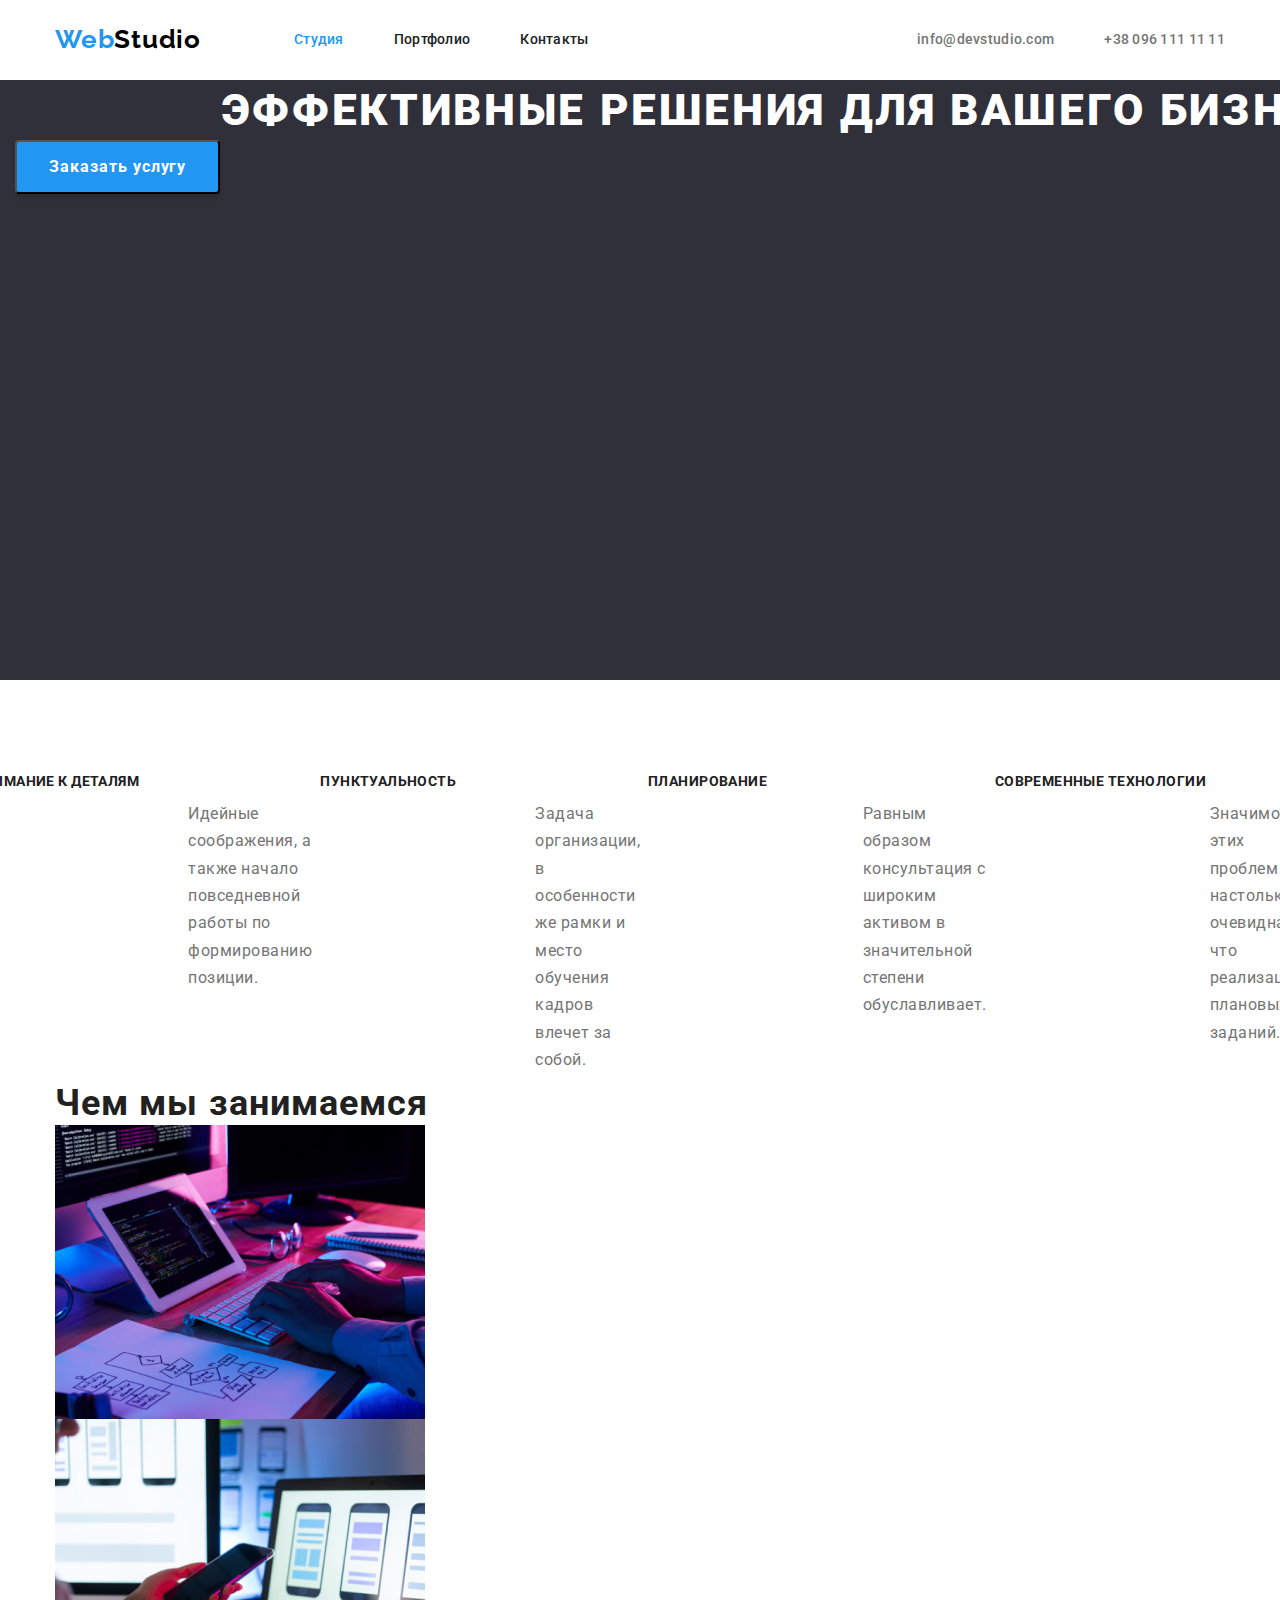
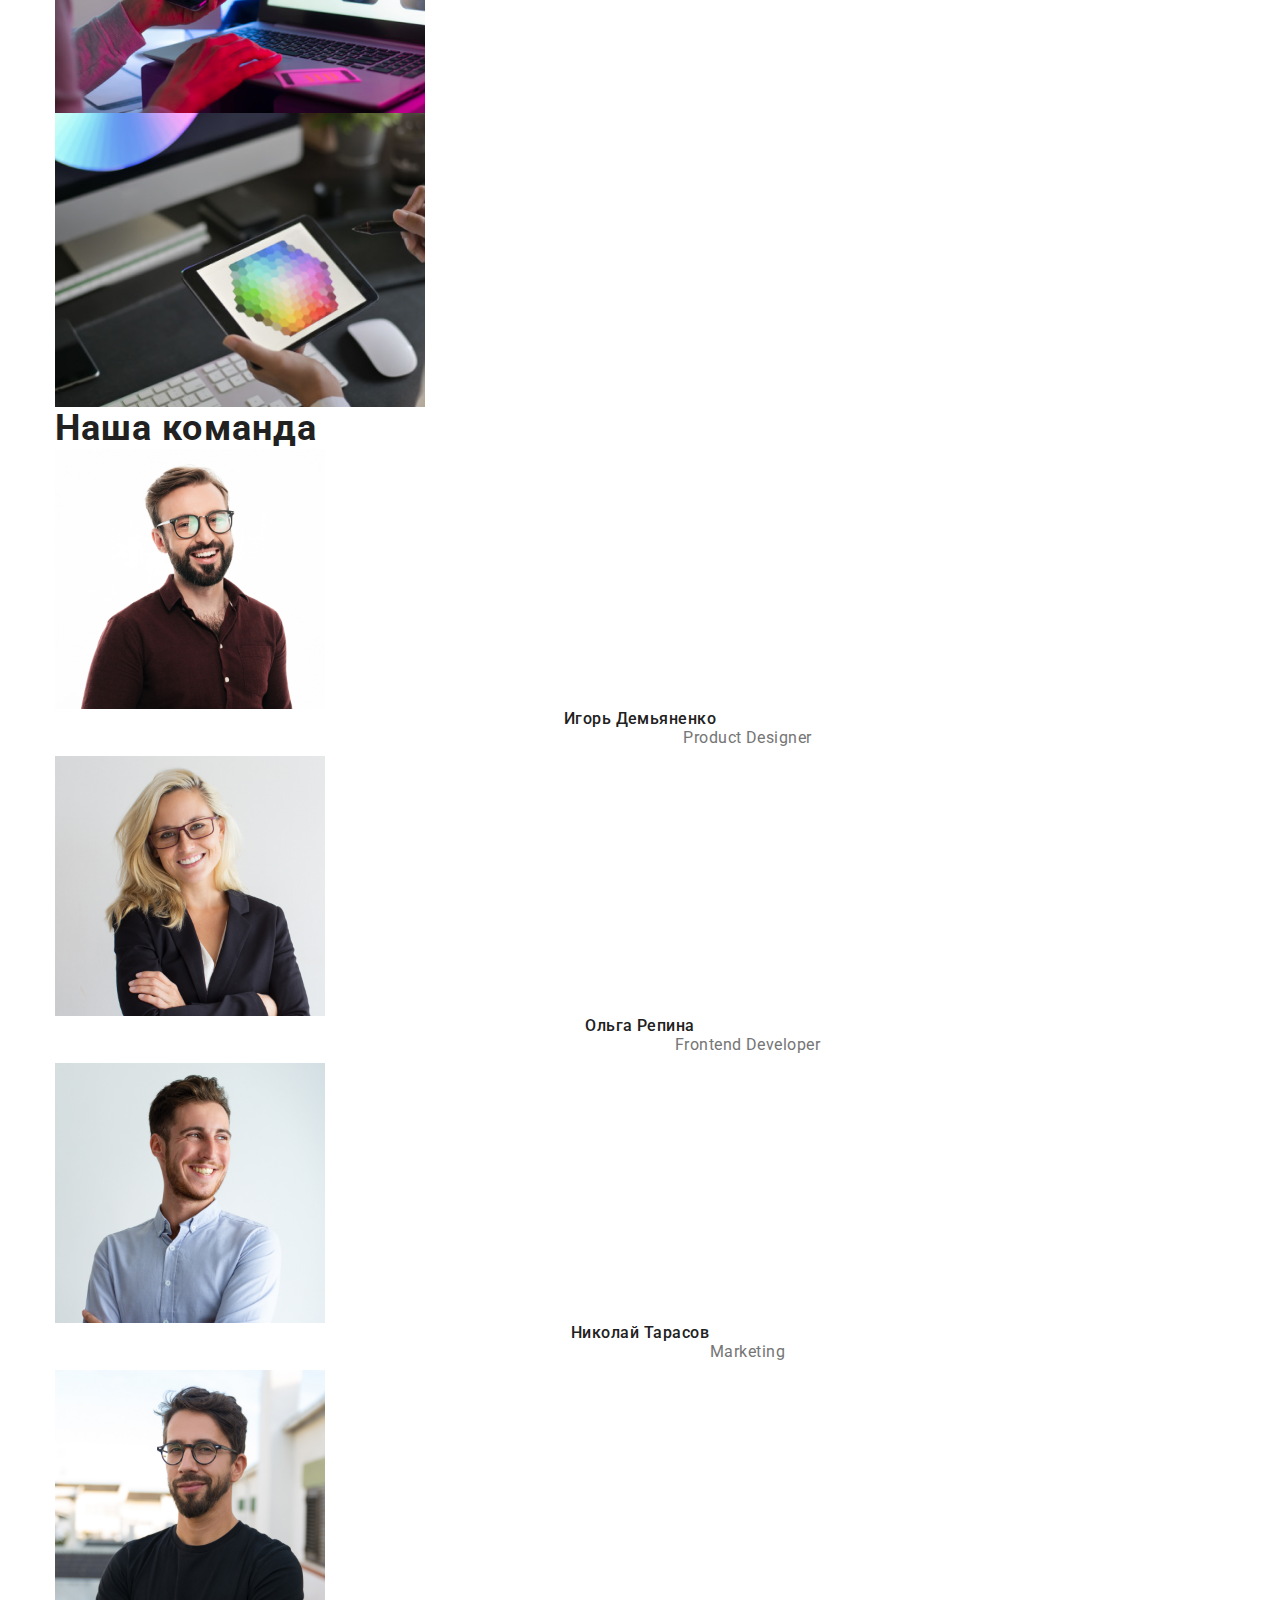
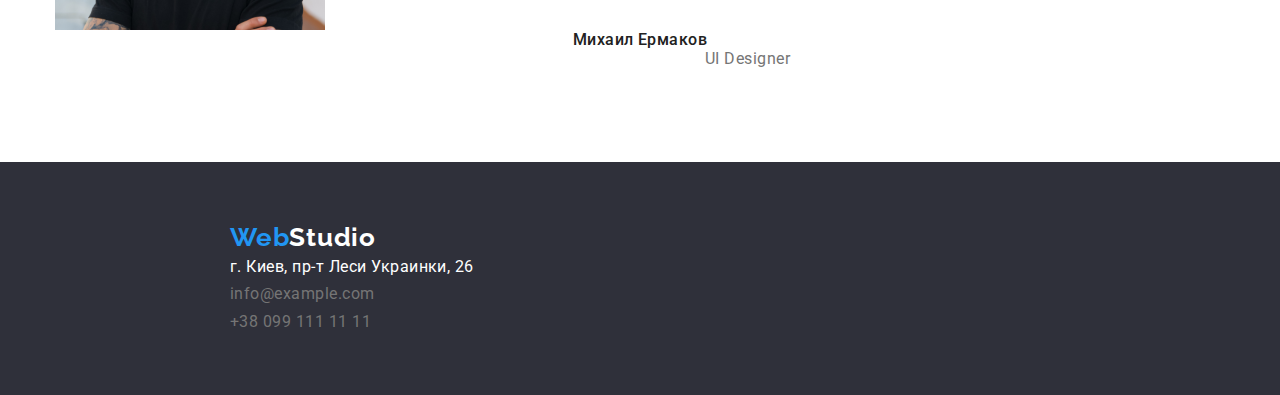
==== index.html @ 3aa09c19 "дз3" ====
<!DOCTYPE html>
<html lang="ru">
  <head>
    <meta charset="UTF-8" />
    <meta http-equiv="X-UA-Compatible" content="IE=edge" />
    <meta name="viewport" content="width=<device-width>, initial-scale=1.0" />
    <title>Document</title>
    <link rel="preconnect" href="https://fonts.googleapis.com" />
    <link rel="preconnect" href="https://fonts.gstatic.com" crossorigin />
    <link
      href="https://fonts.googleapis.com/css2?family=Raleway:wght@700&family=Roboto:wght@400;500;700;900&display=swap"
      rel="stylesheet"
    />
    <link
      rel="stylesheet"
      href="https://cdn.jsdelivr.net/npm/modern-normalize@1.1.0/modern-normalize.min.css"
    />
    <link rel="stylesheet" href="./css/style.css" />
  </head>
  <body>
    <!--HEADER-->
    <header class="main-header">
      <div class="container main-header-container">
        <nav class="navigation">
          <a class="link logo" href="" lang="en"
            >Web<span class="logo-title">Studio</span></a
          >
          <ul class="menu list">
            <li class="menu-item">
              <a class="menu-link link current" href="./index.html">Студия</a>
            </li>
            <li class="menu-item">
              <a class="menu-link link" href="./portfolio.html">Портфолио</a>
            </li>
            <li class="menu-item">
              <a class="menu-link link" href="">Контакты</a>
            </li>
          </ul>
        </nav>
        <ul class="list navigation list-contacts">
          <li class="menu-item">
            <a class="contacts link" href="mailto:info@devstudio.com"
              >info@devstudio.com</a
            >
          </li>
          <li class="menu-item">
            <a class="contacts link" href="tel:+380961111111"
              >+38 096 111 11 11</a
            >
          </li>
        </ul>
      </div>
    </header>
    <main>
      <!--HERO-->
      <section class="hero container">
        <div class="hero-description">
          <h1 class="main-title">Эффективные решения для вашего бизнеса</h1>
          <button class="modal-btn" type="button">Заказать услугу</button>
        </div>
      </section>
      <!--ABOUT-->
      <section class="container">
        <div class="list-container">
          <h2 hidden>Наши приемущества</h2>
          <ul class="list flex-list">
            <li class="flex-item">
              <h3 class="section-title">Внимание к деталям</h3>
              <p class="section-description">
                Идейные соображения, а также начало повседневной работы по
                формированию позиции.
              </p>
            </li>
            <li class="flex-item">
              <h3 class="section-title">Пунктуальность</h3>
              <p class="section-description">
                Задача организации, в особенности же рамки и место обучения
                кадров влечет за собой.
              </p>
            </li>
            <li class="flex-item">
              <h3 class="section-title">Планирование</h3>
              <p class="section-description">
                Равным образом консультация с широким активом в значительной
                степени обуславливает.
              </p>
            </li>
            <li class="flex-item">
              <h3 class="section-title">Современные технологии</h3>
              <p class="section-description">
                Значимость этих проблем настолько очевидна, что реализация
                плановых заданий.
              </p>
            </li>
          </ul>
        </div>
      </section>
      <section class="container">
        <h2 class="list-header">Чем мы занимаемся</h2>
        <ul class="list">
          <li>
            <img
              src="./images/work/work1.jpg"
              alt="Вариант 1"
              width="370"
              height="294"
            />
          </li>
          <li>
            <img
              src="./images/work/work2.jpg"
              alt="Вариант 2"
              width="370"
              height="294"
            />
          </li>
          <li>
            <img
              src="./images/work/work3.jpg"
              alt="Вариант 3"
              width="370"
              height="294"
            />
          </li>
        </ul>
      </section>
      <!--TEAM-->
      <section class="container">
        <h2 class="list-header">Наша команда</h2>
        <ul class="list">
          <li>
            <img
              src="./images/employers/product-designer.jpg"
              alt="Фото 1"
              width="270"
              height="260"
            />
            <h3 class="subtitle">Игорь Демьяненко</h3>
            <p class="section-description about" lang="en">Product Designer</p>
          </li>
          <li>
            <img
              src="./images/employers/frontend-developer.jpg"
              alt="Фото 2"
              width="270"
              height="260"
            />
            <h3 class="subtitle">Ольга Репина</h3>
            <p class="section-description about" lang="en">
              Frontend Developer
            </p>
          </li>
          <li>
            <img
              src="./images/employers/marketing.jpg"
              alt="Фото 3"
              width="270"
              height="260"
            />
            <h3 class="subtitle">Николай Тарасов</h3>
            <p class="section-description about" lang="en">Marketing</p>
          </li>
          <li>
            <img
              src="./images/employers/ui-designer.jpg"
              alt="Фото 4"
              width="270"
              height="260"
            />
            <h3 class="subtitle">Михаил Ермаков</h3>
            <p class="section-description about" lang="en">UI Designer</p>
          </li>
        </ul>
      </section>
    </main>
    <footer class="bottom container">
      <address>
        <a class="link logo logo-footer" href="" lang="en"
          >Web<span class="logo-title-white">Studio</span></a
        >
        <ul class="list">
          <li>
            <a
              class="link section-description section-description-black"
              href="https://goo.gl/maps/r5gBS1qjFHv6yzp58"
              target="_blank"
              rel="noopener noreferrer"
              >г. Киев, пр-т Леси Украинки, 26</a
            >
          </li>
          <li>
            <a class="link section-description" href="mailto:info@example.com"
              >info@example.com</a
            >
          </li>
          <li>
            <a class="link section-description" href="tel:+380991111111"
              >+38 099 111 11 11</a
            >
          </li>
        </ul>
      </address>
    </footer>
  </body>
</html>
---- css/style.css ----
:root {
  --accent-color: #2196f3;
  --primary-font: "Roboto", sans-serif;
  --secondary-font: "Raleway", sans-serif;
  --primary-text-color: #212121;
  --accent-color-logo: #2196f3;
  --secondary-color: #ffffff;
  --contacts-color: #757575;
}
h1,
h2,
h3,
h4,
p {
  margin-top: 0;
  margin-bottom: 0;
}
ul,
ol {
  margin-top: 0;
  margin-bottom: 0;
  padding-left: 0;
}
img {
  display: block;
}
button {
  cursor: pointer;
}
.list {
  list-style: none;
}
.link {
  text-decoration: none;
}
body {
  font-family: var(--primary-font);
  font-size: 14px;
  color: var(--primary-text-color);
}
.container {
  width: 1200px;
  margin-left: auto;
  margin-right: auto;
  padding-left: 15px;
  padding-right: 15px;
}
.main-header {
  padding-top: 24px;
  padding-bottom: 25px;
}
.main-header-container {
  display: flex;
  align-items: center;
}
.navigation {
  display: flex;
  align-items: center;
}
.list-contacts {
  margin-left: auto;
}
.menu {
  display: flex;
  align-items: center;
}
.logo {
  font-family: var(--secondary-font);
  font-style: normal;
  font-weight: 700;
  font-size: 26px;
  line-height: 1.19;
  letter-spacing: 0.03em;
  color: var(--accent-color-logo);
  margin-right: 93px;
}
.site-nav {
  display: flex;
  margin-left: auto;
}
.menu-item:not(:last-child) {
  margin-right: 50px;
}
.menu-link {
  font-weight: 500;
  font-size: 14px;
  line-height: 1.14;
  letter-spacing: 0.02em;
  color: var(--primary-text-color);
}
.menu-link:hover,
.menu-link:focus,
.contacts:hover,
.contacts:focus {
  color: var(--accent-color);
}
.contacts {
  font-weight: 500;
  line-height: 1.14;
  letter-spacing: 0.02em;
  color: var(--contacts-color);
}
.hero {
  background: #2f303a;
  width: 1600px;
  min-height: 600px;
}
.hero-descrription {
  display: flex;
  justify-content: center;
}
.main-title {
  font-family: var(--primary-font);
  font-style: normal;
  font-weight: 900;
  font-size: 44px;
  line-height: 1.37;
  text-align: center;
  letter-spacing: 0.06em;
  text-transform: uppercase;
  color: var(--secondary-color);
}
.modal-btn {
  padding-top: 10px;
  padding-bottom: 10px;
  padding-left: 32px;
  padding-right: 32px;
  font-family: inherit;
  font-weight: 700;
  font-size: 16px;
  line-height: 1.88;
  letter-spacing: 0.06em;
  color: var(--secondary-color);
  background: var(--accent-color);
  box-shadow: 0px 4px 4px rgba(0, 0, 0, 0.15);
  border-radius: 4px;
}
.modal-btn:hover,
.modal-btn:focus {
  background: #188ce8;
}
.list-header {
  font-weight: 700;
  font-size: 36px;
  line-height: 1.17;
  letter-spacing: 0.03em;
}
.section-title {
  font-family: var(--primary-font);
  font-style: normal;
  font-weight: 700;
  font-size: 14px;
  line-height: 1.14;
  letter-spacing: 0.03em;
  text-transform: uppercase;
  color: var(--primary-text-color);
  margin-bottom: 10px;
}
.section-description {
  font-family: var(--primary-font);
  font-weight: 400;
  font-style: normal;
  font-size: 16px;
  line-height: 1.71;
  letter-spacing: 0.03em;
  color: var(--contacts-color);
  padding-left: 215px;
  margin-bottom: 9px;
}
.section-description-black {
  color: var(--secondary-color);
  font-style: normal;
}
.bottom {
  width: 1600px;
  background: #2f303a;
  justify-content: flex-start;
  margin-top: 94px;
  padding-top: 60px;
  padding-bottom: 60px;
}
.subtitle {
  font-style: normal;
  font-weight: 500;
  font-size: 16px;
  line-height: 1.19;
  text-align: center;
  letter-spacing: 0.03em;
}
.about {
  line-height: 1.19;
  text-align: center;
}
.btn-active {
  font-family: inherit;
  font-weight: 500;
  font-size: 16px;
  line-height: 1.63;
  letter-spacing: 0.03em;
  color: var(--primary-text-color);
  border-radius: 4px;
  margin-bottom: 50px;
}
button:hover,
button:focus {
  color: var(--secondary-color);
  background: var(--accent-color);
}
.logo-title {
  font-family: var(--secondary-font);
  font-style: normal;
  font-weight: 700;
  font-size: 26px;
  line-height: 1.19;
  letter-spacing: 0.03em;
  color: #000000;
}
.logo-title-white {
  font-family: var(--secondary-font);
  font-style: normal;
  font-weight: 700;
  font-size: 26px;
  line-height: 1.19;
  letter-spacing: 0.03em;
  color: #ffffff;
}
.logo-footer {
  margin-left: 215px;
  margin-bottom: 20px;
}
.current {
  color: #2196f3;
}
.current-1 {
  background: var(--accent-color);
  color: var(--secondary-color);
}

.list-title {
  font-family: var(--primary-font);
  font-style: normal;
  font-weight: 700;
  font-size: 18px;
  line-height: 2;
  letter-spacing: 0.06em;
  color: var(--primary-text-color);
}
.list-description {
  font-family: var(--primary-font);
  font-style: normal;
  font-weight: 400;
  font-size: 16px;
  line-height: 1.88;
  letter-spacing: 0.03em;
  color: var(--contacts-color);
}
.menu-container {
}
.flex-list {
  display: flex;
  flex-wrap: nowrap;
  justify-content: center;
  margin-top: 94px;
}
.flex-item {
  margin-right: 8px;
}
.flex-item:last-child {
  margin-right: 0;
}
.test-container {
  width: 1200px;
  padding-left: 15px;
  padding-right: 15px;
  margin-left: auto;
  margin-right: auto;
}
.flex-container {
  display: flex;
  flex-wrap: wrap;
  margin-top: 50px;
}
.flex-element {
  width: 370px;
  margin-right: 30px;
  margin-bottom: 30px;
}
.flex-element:nth-child(3n) {
  margin-right: 0;
}
.flex-element:nth-last-child(-n + 3) {
  margin-bottom: 0;
}
.header {
  display: flex;
}
.logo-list {
  margin-right: auto;
}
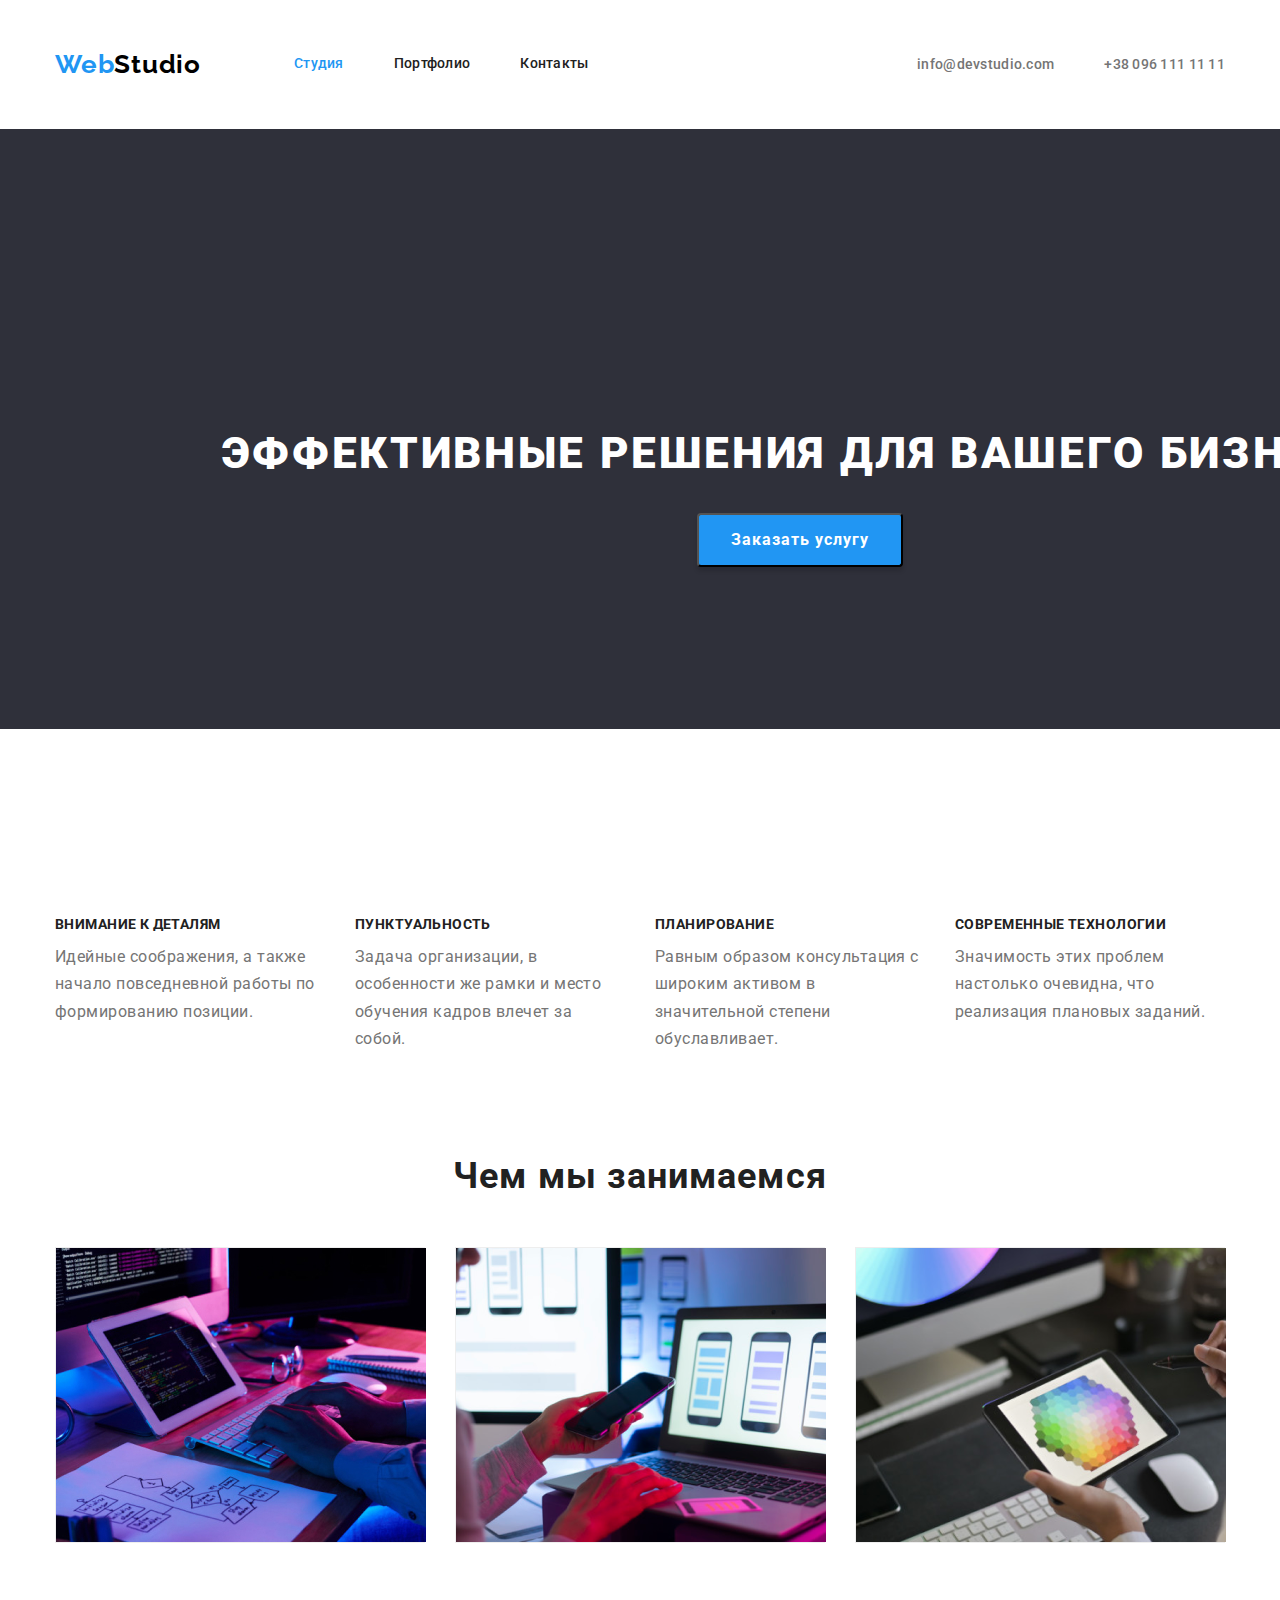
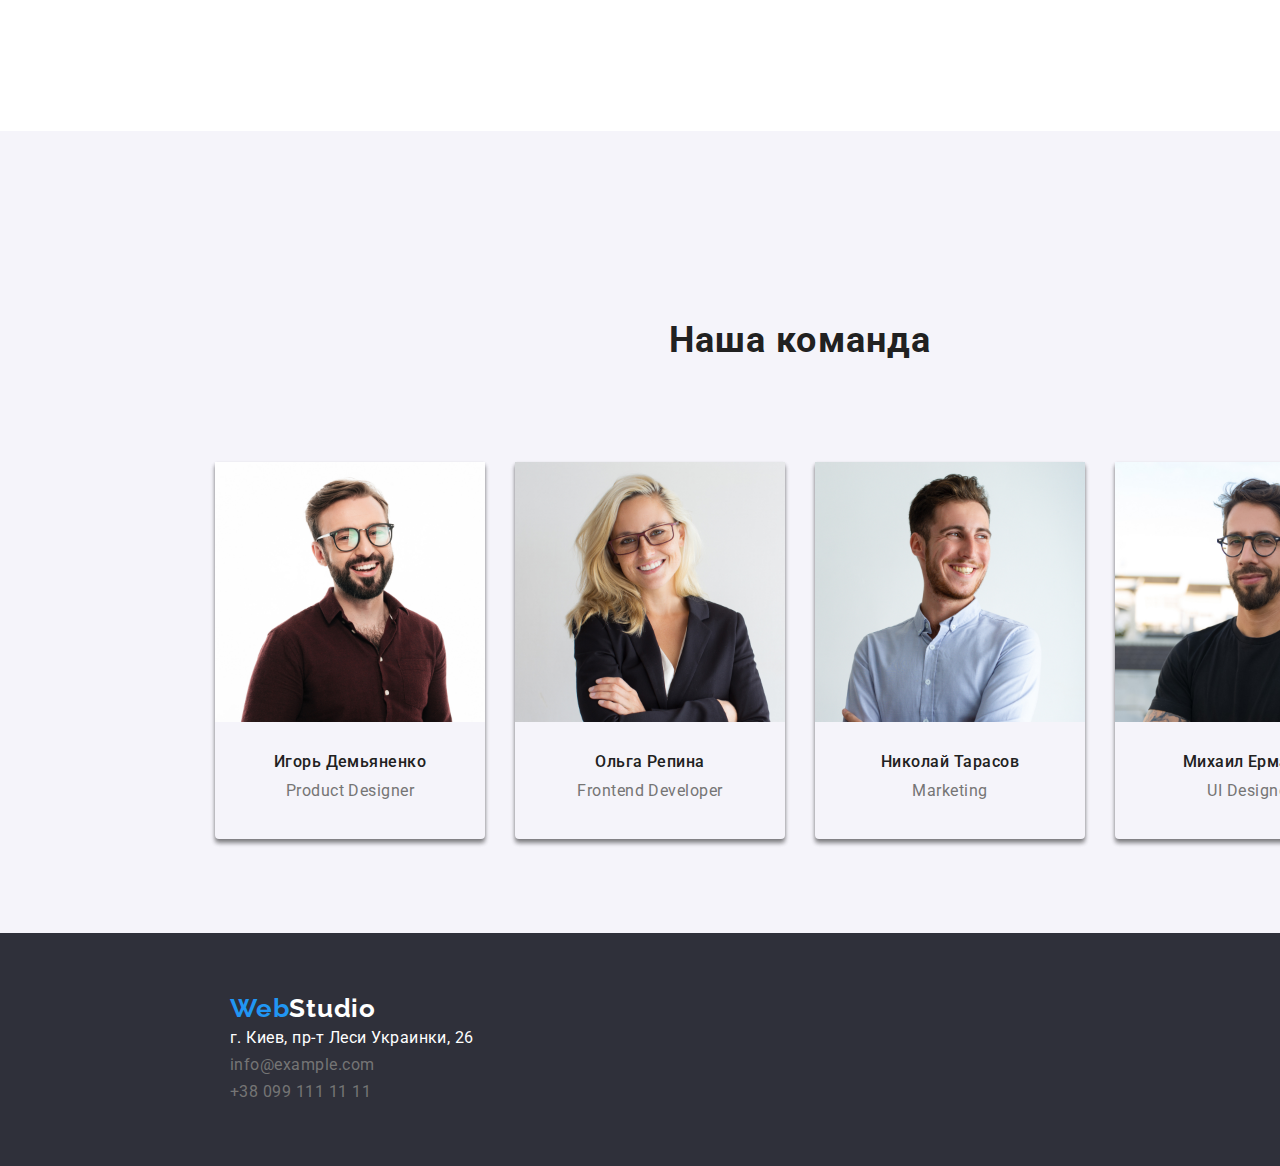
==== commit 03bfa24e: "на проверку" ====
--- a/index.html
+++ b/index.html
@@ -53,124 +53,144 @@
     </header>
     <main>
       <!--HERO-->
-      <section class="hero container">
-        <div class="hero-description">
+      <section class="section hero">
+        <div class="container">
           <h1 class="main-title">Эффективные решения для вашего бизнеса</h1>
           <button class="modal-btn" type="button">Заказать услугу</button>
         </div>
       </section>
       <!--ABOUT-->
-      <section class="container">
-        <div class="list-container">
+      <section class="section">
+        <div class="container">
           <h2 hidden>Наши приемущества</h2>
           <ul class="list flex-list">
-            <li class="flex-item">
-              <h3 class="section-title">Внимание к деталям</h3>
-              <p class="section-description">
-                Идейные соображения, а также начало повседневной работы по
-                формированию позиции.
-              </p>
-            </li>
-            <li class="flex-item">
-              <h3 class="section-title">Пунктуальность</h3>
-              <p class="section-description">
-                Задача организации, в особенности же рамки и место обучения
-                кадров влечет за собой.
-              </p>
-            </li>
-            <li class="flex-item">
-              <h3 class="section-title">Планирование</h3>
-              <p class="section-description">
-                Равным образом консультация с широким активом в значительной
-                степени обуславливает.
-              </p>
-            </li>
-            <li class="flex-item">
-              <h3 class="section-title">Современные технологии</h3>
-              <p class="section-description">
-                Значимость этих проблем настолько очевидна, что реализация
-                плановых заданий.
-              </p>
-            </li>
-          </ul>
-        </div>
-      </section>
-      <section class="container">
-        <h2 class="list-header">Чем мы занимаемся</h2>
-        <ul class="list">
-          <li>
-            <img
-              src="./images/work/work1.jpg"
-              alt="Вариант 1"
-              width="370"
-              height="294"
-            />
-          </li>
-          <li>
-            <img
-              src="./images/work/work2.jpg"
-              alt="Вариант 2"
-              width="370"
-              height="294"
-            />
-          </li>
-          <li>
-            <img
-              src="./images/work/work3.jpg"
-              alt="Вариант 3"
-              width="370"
-              height="294"
-            />
-          </li>
-        </ul>
+            <li class="flex-element-link">
+              <div class="flex-element-item">
+                <h3 class="section-title">Внимание к деталям</h3>
+                <p class="section-description">
+                  Идейные соображения, а также начало повседневной работы по
+                  формированию позиции.
+                </p>
+              </div>
+            </li>
+            <li class="flex-element-link">
+              <div class="flex-element-item">
+                <h3 class="section-title">Пунктуальность</h3>
+                <p class="section-description">
+                  Задача организации, в особенности же рамки и место обучения
+                  кадров влечет за собой.
+                </p>
+              </div>
+            </li>
+            <li class="flex-element-link">
+              <div class="flex-element-item">
+                <h3 class="section-title">Планирование</h3>
+                <p class="section-description">
+                  Равным образом консультация с широким активом в значительной
+                  степени обуславливает.
+                </p>
+              </div>
+            </li>
+            <li class="flex-element-link">
+              <div class="flex-element-item">
+                <h3 class="section-title">Современные технологии</h3>
+                <p class="section-description">
+                  Значимость этих проблем настолько очевидна, что реализация
+                  плановых заданий.
+                </p>
+              </div>
+            </li>
+          </ul>
+        </div>
+        <div class="container">
+          <h2 class="list-header">Чем мы занимаемся</h2>
+          <ul class="list flex-container">
+            <li class="flex-element">
+              <img
+                src="./images/work/work1.jpg"
+                alt="Вариант 1"
+                width="370"
+                height="294"
+              />
+            </li>
+            <li class="flex-element">
+              <img
+                src="./images/work/work2.jpg"
+                alt="Вариант 2"
+                width="370"
+                height="294"
+              />
+            </li>
+            <li class="flex-element">
+              <img
+                src="./images/work/work3.jpg"
+                alt="Вариант 3"
+                width="370"
+                height="294"
+              />
+            </li>
+          </ul>
+        </div>
       </section>
       <!--TEAM-->
-      <section class="container">
-        <h2 class="list-header">Наша команда</h2>
-        <ul class="list">
-          <li>
-            <img
-              src="./images/employers/product-designer.jpg"
-              alt="Фото 1"
-              width="270"
-              height="260"
-            />
-            <h3 class="subtitle">Игорь Демьяненко</h3>
-            <p class="section-description about" lang="en">Product Designer</p>
-          </li>
-          <li>
-            <img
-              src="./images/employers/frontend-developer.jpg"
-              alt="Фото 2"
-              width="270"
-              height="260"
-            />
-            <h3 class="subtitle">Ольга Репина</h3>
-            <p class="section-description about" lang="en">
-              Frontend Developer
-            </p>
-          </li>
-          <li>
-            <img
-              src="./images/employers/marketing.jpg"
-              alt="Фото 3"
-              width="270"
-              height="260"
-            />
-            <h3 class="subtitle">Николай Тарасов</h3>
-            <p class="section-description about" lang="en">Marketing</p>
-          </li>
-          <li>
-            <img
-              src="./images/employers/ui-designer.jpg"
-              alt="Фото 4"
-              width="270"
-              height="260"
-            />
-            <h3 class="subtitle">Михаил Ермаков</h3>
-            <p class="section-description about" lang="en">UI Designer</p>
-          </li>
-        </ul>
+      <section class="section container-team">
+        <div class="container">
+          <h2 class="list-header">Наша команда</h2>
+          <ul class="list flex-container-list">
+            <li class="flex-element-list">
+              <img
+                src="./images/employers/product-designer.jpg"
+                alt="Фото 1"
+                width="270"
+                height="260"
+              />
+              <div class="text-box">
+                <h3 class="subtitle">Игорь Демьяненко</h3>
+                <p class="section-description about" lang="en">
+                  Product Designer
+                </p>
+              </div>
+            </li>
+            <li class="flex-element-list">
+              <img
+                src="./images/employers/frontend-developer.jpg"
+                alt="Фото 2"
+                width="270"
+                height="260"
+              />
+              <div class="text-box">
+                <h3 class="subtitle">Ольга Репина</h3>
+                <p class="section-description about" lang="en">
+                  Frontend Developer
+                </p>
+              </div>
+            </li>
+            <li class="flex-element-list">
+              <img
+                src="./images/employers/marketing.jpg"
+                alt="Фото 3"
+                width="270"
+                height="260"
+              />
+              <div class="text-box">
+                <h3 class="subtitle">Николай Тарасов</h3>
+                <p class="section-description about" lang="en">Marketing</p>
+              </div>
+            </li>
+            <li class="flex-element-list">
+              <img
+                src="./images/employers/ui-designer.jpg"
+                alt="Фото 4"
+                width="270"
+                height="260"
+              />
+              <div class="text-box">
+                <h3 class="subtitle">Михаил Ермаков</h3>
+                <p class="section-description about" lang="en">UI Designer</p>
+              </div>
+            </li>
+          </ul>
+        </div>
       </section>
     </main>
     <footer class="bottom container">
@@ -181,7 +201,7 @@
         <ul class="list">
           <li>
             <a
-              class="link section-description section-description-black"
+              class="link section-description section-description-black logo-footer"
               href="https://goo.gl/maps/r5gBS1qjFHv6yzp58"
               target="_blank"
               rel="noopener noreferrer"
@@ -189,12 +209,16 @@
             >
           </li>
           <li>
-            <a class="link section-description" href="mailto:info@example.com"
+            <a
+              class="link section-description logo-footer"
+              href="mailto:info@example.com"
               >info@example.com</a
             >
           </li>
           <li>
-            <a class="link section-description" href="tel:+380991111111"
+            <a
+              class="link section-description logo-footer"
+              href="tel:+380991111111"
               >+38 099 111 11 11</a
             >
           </li>
--- a/css/style.css
+++ b/css/style.css
@@ -45,6 +45,10 @@
   padding-left: 15px;
   padding-right: 15px;
 }
+.section {
+  padding-top: 94px;
+  padding-bottom: 94px;
+}
 .main-header {
   padding-top: 24px;
   padding-bottom: 25px;
@@ -82,6 +86,8 @@
   margin-right: 50px;
 }
 .menu-link {
+  padding: 32px 0;
+  display: block;
   font-weight: 500;
   font-size: 14px;
   line-height: 1.14;
@@ -95,6 +101,7 @@
   color: var(--accent-color);
 }
 .contacts {
+  padding: 32px 0;
   font-weight: 500;
   line-height: 1.14;
   letter-spacing: 0.02em;
@@ -104,6 +111,8 @@
   background: #2f303a;
   width: 1600px;
   min-height: 600px;
+  margin-left: auto;
+  margin-right: auto;
 }
 .hero-descrription {
   display: flex;
@@ -119,6 +128,8 @@
   letter-spacing: 0.06em;
   text-transform: uppercase;
   color: var(--secondary-color);
+  margin-top: 200px;
+  margin-bottom: 30px;
 }
 .modal-btn {
   padding-top: 10px;
@@ -129,6 +140,8 @@
   font-weight: 700;
   font-size: 16px;
   line-height: 1.88;
+  display: block;
+  margin: 0 auto;
   letter-spacing: 0.06em;
   color: var(--secondary-color);
   background: var(--accent-color);
@@ -139,11 +152,21 @@
 .modal-btn:focus {
   background: #188ce8;
 }
+.container-team {
+  width: 1600px;
+  margin-left: auto;
+  margin-right: auto;
+  padding-left: 15px;
+  padding-right: 15px;
+  background-color: #f5f4fa;
+}
 .list-header {
   font-weight: 700;
   font-size: 36px;
   line-height: 1.17;
   letter-spacing: 0.03em;
+  text-align: center;
+  margin-top: 94px;
 }
 .section-title {
   font-family: var(--primary-font);
@@ -164,7 +187,6 @@
   line-height: 1.71;
   letter-spacing: 0.03em;
   color: var(--contacts-color);
-  padding-left: 215px;
   margin-bottom: 9px;
 }
 .section-description-black {
@@ -175,7 +197,6 @@
   width: 1600px;
   background: #2f303a;
   justify-content: flex-start;
-  margin-top: 94px;
   padding-top: 60px;
   padding-bottom: 60px;
 }
@@ -186,6 +207,7 @@
   line-height: 1.19;
   text-align: center;
   letter-spacing: 0.03em;
+  margin-bottom: 10px;
 }
 .about {
   line-height: 1.19;
@@ -244,6 +266,7 @@
   line-height: 2;
   letter-spacing: 0.06em;
   color: var(--primary-text-color);
+  margin-bottom: 4px;
 }
 .list-description {
   font-family: var(--primary-font);
@@ -268,22 +291,18 @@
 .flex-item:last-child {
   margin-right: 0;
 }
-.test-container {
-  width: 1200px;
-  padding-left: 15px;
-  padding-right: 15px;
-  margin-left: auto;
-  margin-right: auto;
-}
 .flex-container {
   display: flex;
   flex-wrap: wrap;
   margin-top: 50px;
+  margin-bottom: 94px;
 }
 .flex-element {
   width: 370px;
   margin-right: 30px;
   margin-bottom: 30px;
+  background: #ffffff;
+  border: 1px solid #eeeeee;
 }
 .flex-element:nth-child(3n) {
   margin-right: 0;
@@ -291,9 +310,47 @@
 .flex-element:nth-last-child(-n + 3) {
   margin-bottom: 0;
 }
+.flex-element-item {
+  display: block;
+  text-align: start;
+}
+.flex-element-link {
+  width: 270px;
+  margin-right: 30px;
+}
+.flex-element-link:nth-child(4n) {
+  margin-right: 0;
+}
 .header {
   display: flex;
 }
 .logo-list {
   margin-right: auto;
 }
+.flex-container-list {
+  display: flex;
+  flex-wrap: nowrap;
+  margin-top: 50px;
+}
+.flex-element-list {
+  width: 270px;
+  margin-right: 30px;
+  margin-top: 50px;
+  box-shadow: 0px 4px 4px rgba(0, 0, 0, 0.25), 0px 4px 4px rgba(0, 0, 0, 0.25),
+    0px 1px 3px rgba(0, 0, 0, 0.12);
+  border-radius: 0px 0px 4px 4px;
+}
+.flex-element-list:nth-child(4n) {
+  margin-right: 0;
+}
+.text-box {
+  display: block;
+  text-align: center;
+  padding-top: 30px;
+  padding-bottom: 30px;
+}
+.portfolio-text {
+  padding-top: 20px;
+  padding-bottom: 20px;
+  padding-left: 24px;
+}
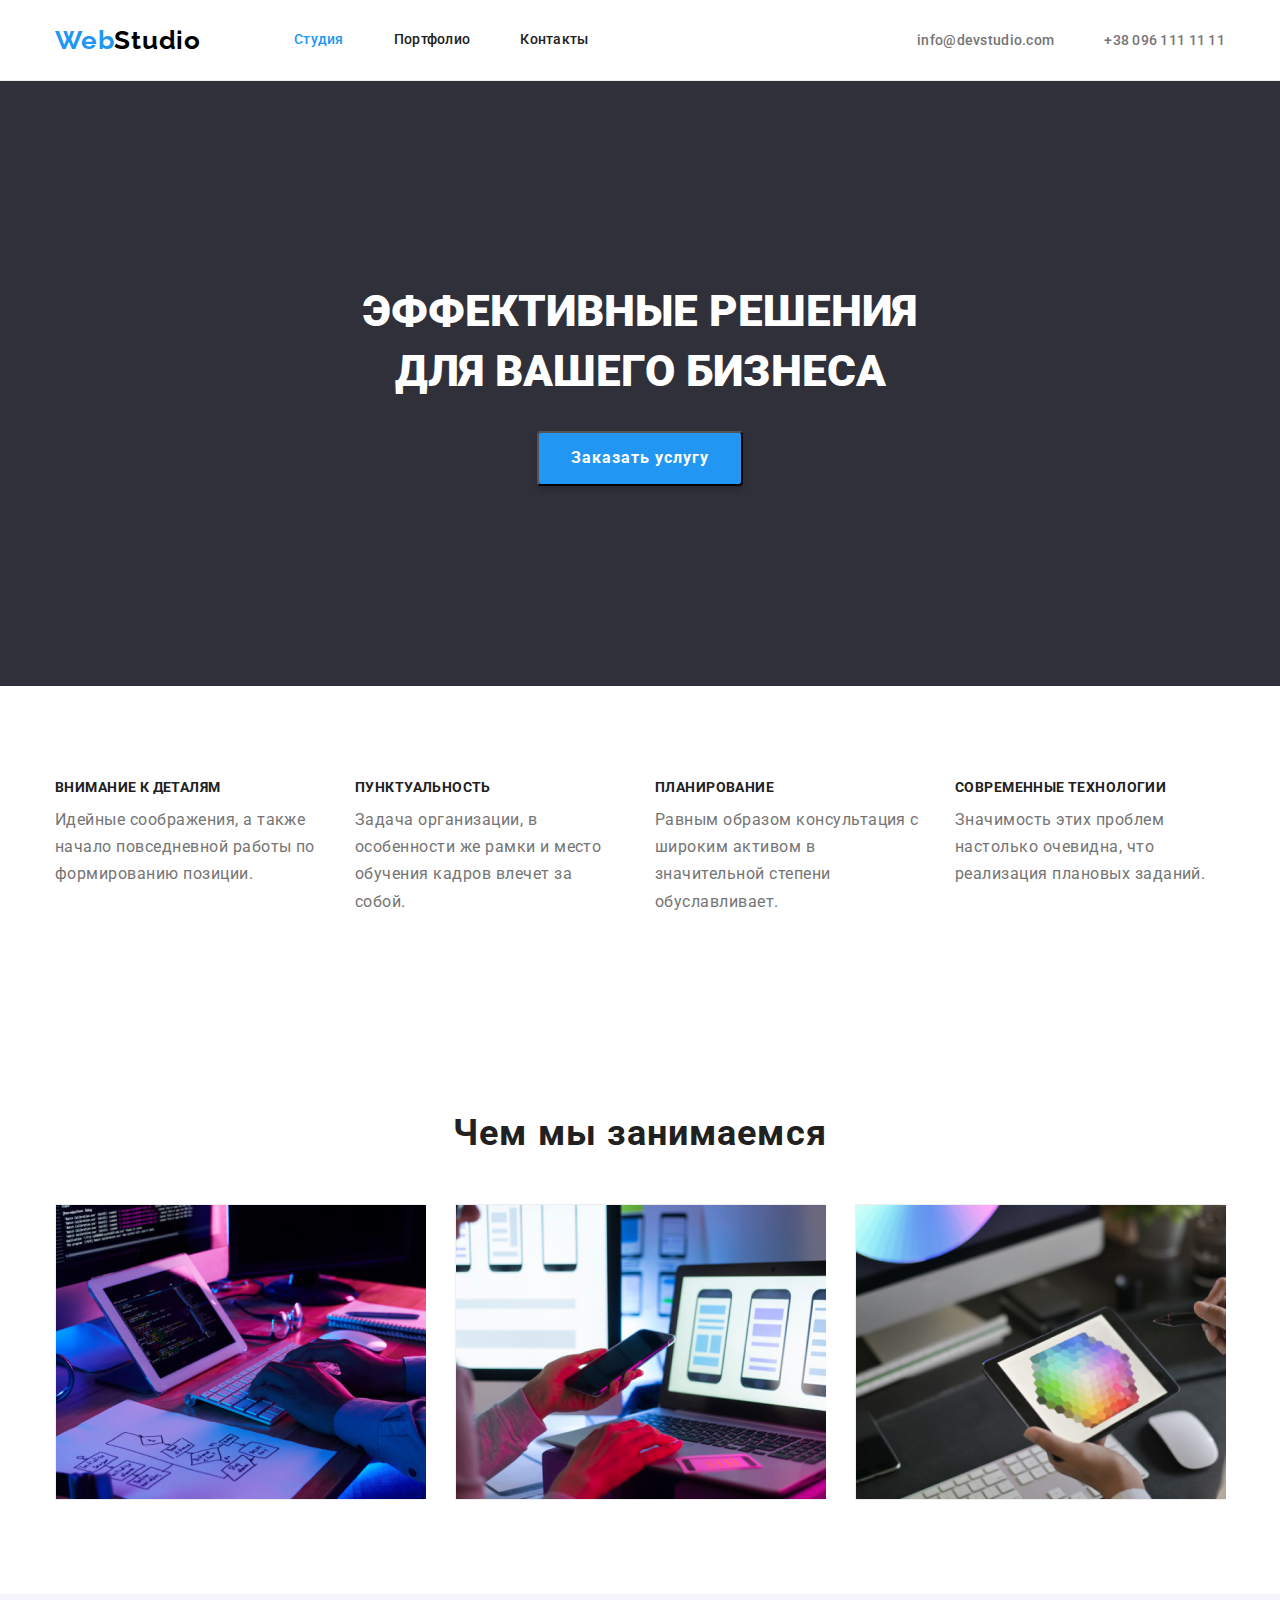
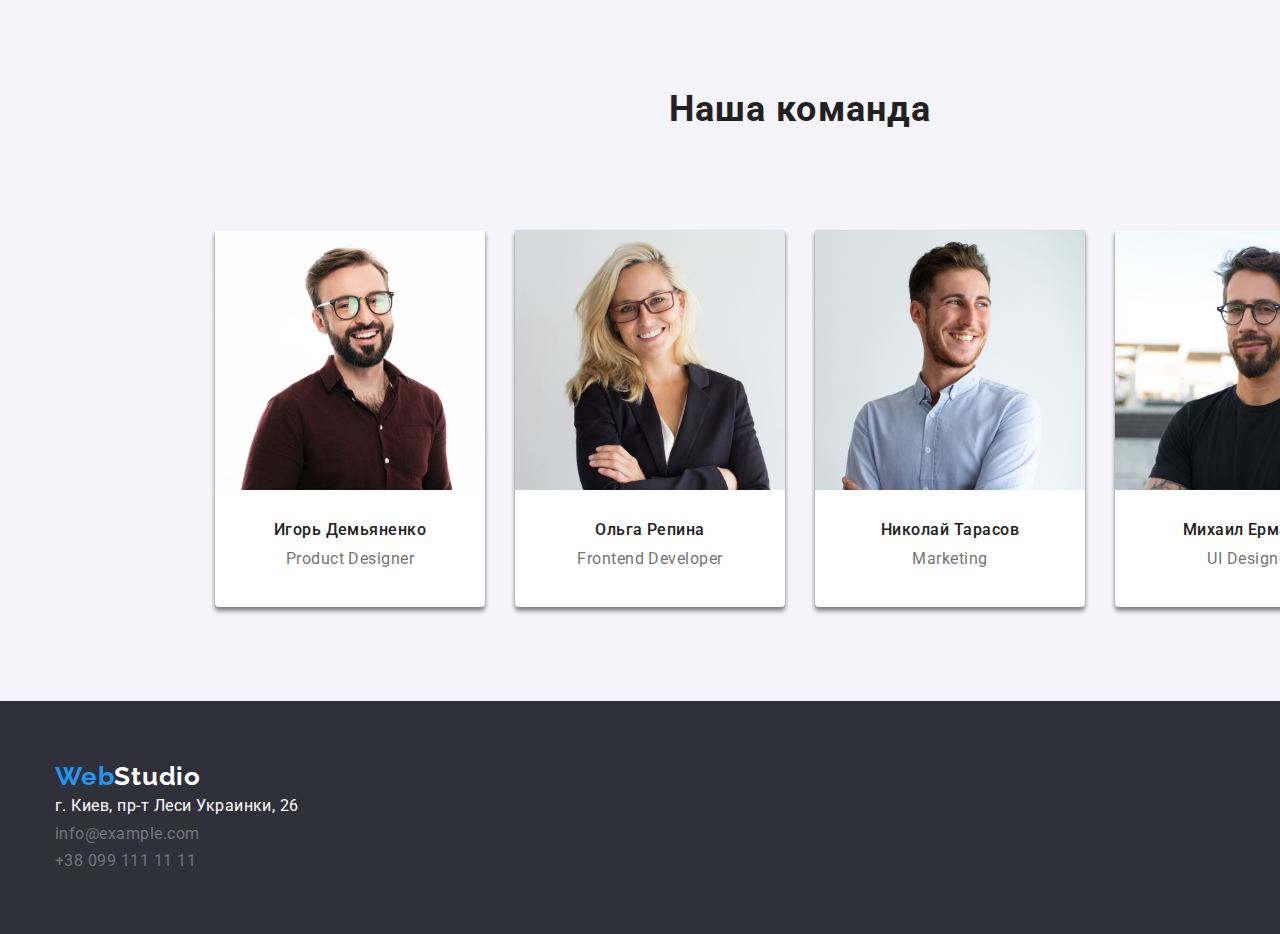
==== commit 14f5d7df: "правки от ментора" ====
--- a/index.html
+++ b/index.html
@@ -53,7 +53,7 @@
     </header>
     <main>
       <!--HERO-->
-      <section class="section hero">
+      <section class="hero">
         <div class="container">
           <h1 class="main-title">Эффективные решения для вашего бизнеса</h1>
           <button class="modal-btn" type="button">Заказать услугу</button>
@@ -102,6 +102,8 @@
             </li>
           </ul>
         </div>
+      </section>
+      <section class="section">
         <div class="container">
           <h2 class="list-header">Чем мы занимаемся</h2>
           <ul class="list flex-container">
@@ -193,37 +195,39 @@
         </div>
       </section>
     </main>
-    <footer class="bottom container">
-      <address>
-        <a class="link logo logo-footer" href="" lang="en"
-          >Web<span class="logo-title-white">Studio</span></a
-        >
-        <ul class="list">
-          <li>
-            <a
-              class="link section-description section-description-black logo-footer"
-              href="https://goo.gl/maps/r5gBS1qjFHv6yzp58"
-              target="_blank"
-              rel="noopener noreferrer"
-              >г. Киев, пр-т Леси Украинки, 26</a
-            >
-          </li>
-          <li>
-            <a
-              class="link section-description logo-footer"
-              href="mailto:info@example.com"
-              >info@example.com</a
-            >
-          </li>
-          <li>
-            <a
-              class="link section-description logo-footer"
-              href="tel:+380991111111"
-              >+38 099 111 11 11</a
-            >
-          </li>
-        </ul>
-      </address>
+    <footer class="bottom">
+      <div class="container">
+        <address>
+          <a class="link logo logo-footer" href="" lang="en"
+            >Web<span class="logo-title-white">Studio</span></a
+          >
+          <ul class="list">
+            <li>
+              <a
+                class="link section-description section-description-black logo-footer"
+                href="https://goo.gl/maps/r5gBS1qjFHv6yzp58"
+                target="_blank"
+                rel="noopener noreferrer"
+                >г. Киев, пр-т Леси Украинки, 26</a
+              >
+            </li>
+            <li>
+              <a
+                class="link section-description logo-footer"
+                href="mailto:info@example.com"
+                >info@example.com</a
+              >
+            </li>
+            <li>
+              <a
+                class="link section-description logo-footer"
+                href="tel:+380991111111"
+                >+38 099 111 11 11</a
+              >
+            </li>
+          </ul>
+        </address>
+      </div>
     </footer>
   </body>
 </html>
--- a/css/style.css
+++ b/css/style.css
@@ -34,6 +34,7 @@
   text-decoration: none;
 }
 body {
+  margin: 0;
   font-family: var(--primary-font);
   font-size: 14px;
   color: var(--primary-text-color);
@@ -50,8 +51,7 @@
   padding-bottom: 94px;
 }
 .main-header {
-  padding-top: 24px;
-  padding-bottom: 25px;
+  border-bottom: 1px solid #ececec;
 }
 .main-header-container {
   display: flex;
@@ -108,9 +108,9 @@
   color: var(--contacts-color);
 }
 .hero {
+  padding: 200px 0;
   background: #2f303a;
-  width: 1600px;
-  min-height: 600px;
+  max-width: 1600px;
   margin-left: auto;
   margin-right: auto;
 }
@@ -122,13 +122,13 @@
   font-family: var(--primary-font);
   font-style: normal;
   font-weight: 900;
+  max-width: 650px;
   font-size: 44px;
   line-height: 1.37;
   text-align: center;
-  letter-spacing: 0.06em;
+  margin: 0 auto;
   text-transform: uppercase;
   color: var(--secondary-color);
-  margin-top: 200px;
   margin-bottom: 30px;
 }
 .modal-btn {
@@ -166,7 +166,6 @@
   line-height: 1.17;
   letter-spacing: 0.03em;
   text-align: center;
-  margin-top: 94px;
 }
 .section-title {
   font-family: var(--primary-font);
@@ -194,7 +193,6 @@
   font-style: normal;
 }
 .bottom {
-  width: 1600px;
   background: #2f303a;
   justify-content: flex-start;
   padding-top: 60px;
@@ -217,11 +215,12 @@
   font-family: inherit;
   font-weight: 500;
   font-size: 16px;
+  border: none;
+  padding: 6px 22px;
   line-height: 1.63;
   letter-spacing: 0.03em;
   color: var(--primary-text-color);
   border-radius: 4px;
-  margin-bottom: 50px;
 }
 button:hover,
 button:focus {
@@ -247,7 +246,7 @@
   color: #ffffff;
 }
 .logo-footer {
-  margin-left: 215px;
+  margin-right: auto;
   margin-bottom: 20px;
 }
 .current {
@@ -283,7 +282,6 @@
   display: flex;
   flex-wrap: nowrap;
   justify-content: center;
-  margin-top: 94px;
 }
 .flex-item {
   margin-right: 8px;
@@ -295,7 +293,6 @@
   display: flex;
   flex-wrap: wrap;
   margin-top: 50px;
-  margin-bottom: 94px;
 }
 .flex-element {
   width: 370px;
@@ -333,6 +330,7 @@
   margin-top: 50px;
 }
 .flex-element-list {
+  background-color: #fff;
   width: 270px;
   margin-right: 30px;
   margin-top: 50px;
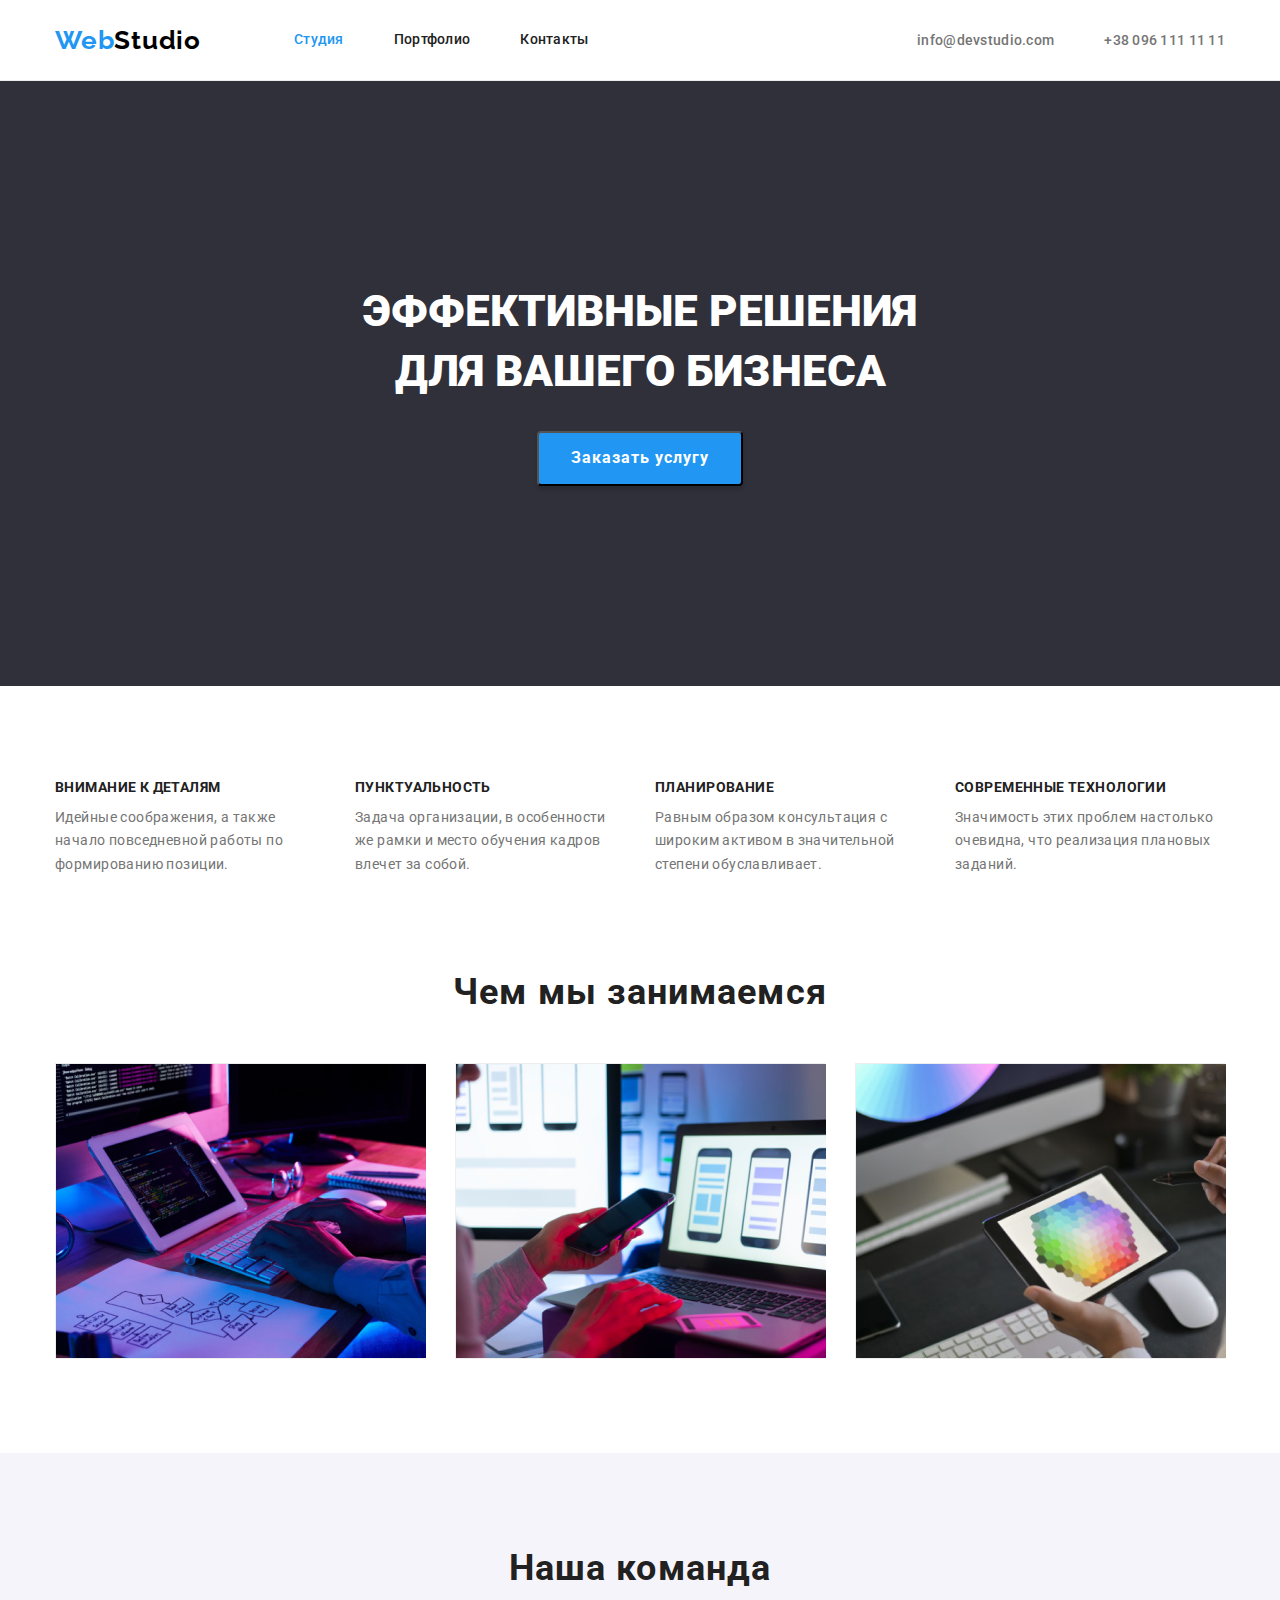
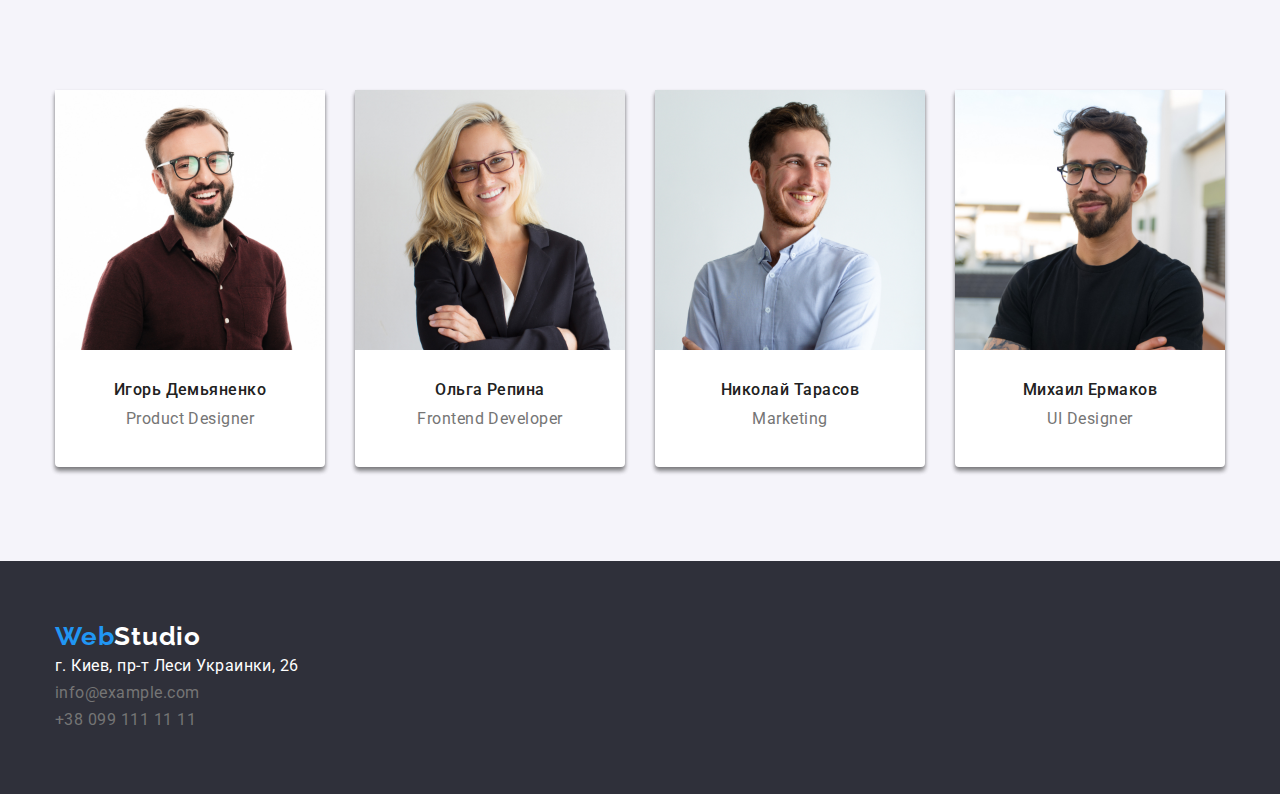
==== commit 02995d63: "+.section-main , +.description-menu" ====
--- a/index.html
+++ b/index.html
@@ -60,14 +60,14 @@
         </div>
       </section>
       <!--ABOUT-->
-      <section class="section">
+      <section class="section-main">
         <div class="container">
           <h2 hidden>Наши приемущества</h2>
           <ul class="list flex-list">
             <li class="flex-element-link">
               <div class="flex-element-item">
                 <h3 class="section-title">Внимание к деталям</h3>
-                <p class="section-description">
+                <p class="description-menu">
                   Идейные соображения, а также начало повседневной работы по
                   формированию позиции.
                 </p>
@@ -76,7 +76,7 @@
             <li class="flex-element-link">
               <div class="flex-element-item">
                 <h3 class="section-title">Пунктуальность</h3>
-                <p class="section-description">
+                <p class="description-menu">
                   Задача организации, в особенности же рамки и место обучения
                   кадров влечет за собой.
                 </p>
@@ -85,7 +85,7 @@
             <li class="flex-element-link">
               <div class="flex-element-item">
                 <h3 class="section-title">Планирование</h3>
-                <p class="section-description">
+                <p class="description-menu">
                   Равным образом консультация с широким активом в значительной
                   степени обуславливает.
                 </p>
@@ -94,7 +94,7 @@
             <li class="flex-element-link">
               <div class="flex-element-item">
                 <h3 class="section-title">Современные технологии</h3>
-                <p class="section-description">
+                <p class="description-menu">
                   Значимость этих проблем настолько очевидна, что реализация
                   плановых заданий.
                 </p>
--- a/css/style.css
+++ b/css/style.css
@@ -114,10 +114,6 @@
   margin-left: auto;
   margin-right: auto;
 }
-.hero-descrription {
-  display: flex;
-  justify-content: center;
-}
 .main-title {
   font-family: var(--primary-font);
   font-style: normal;
@@ -153,11 +149,6 @@
   background: #188ce8;
 }
 .container-team {
-  width: 1600px;
-  margin-left: auto;
-  margin-right: auto;
-  padding-left: 15px;
-  padding-right: 15px;
   background-color: #f5f4fa;
 }
 .list-header {
@@ -167,6 +158,9 @@
   letter-spacing: 0.03em;
   text-align: center;
 }
+.section-main {
+  padding-top: 94px;
+}
 .section-title {
   font-family: var(--primary-font);
   font-style: normal;
@@ -187,6 +181,15 @@
   letter-spacing: 0.03em;
   color: var(--contacts-color);
   margin-bottom: 9px;
+}
+.description-menu {
+  font-family: var(--primary-font);
+  font-style: normal;
+  font-weight: 400;
+  font-size: 14px;
+  line-height: 1.71;
+  letter-spacing: 0.03em;
+  color: var(--contacts-color);
 }
 .section-description-black {
   color: var(--secondary-color);
